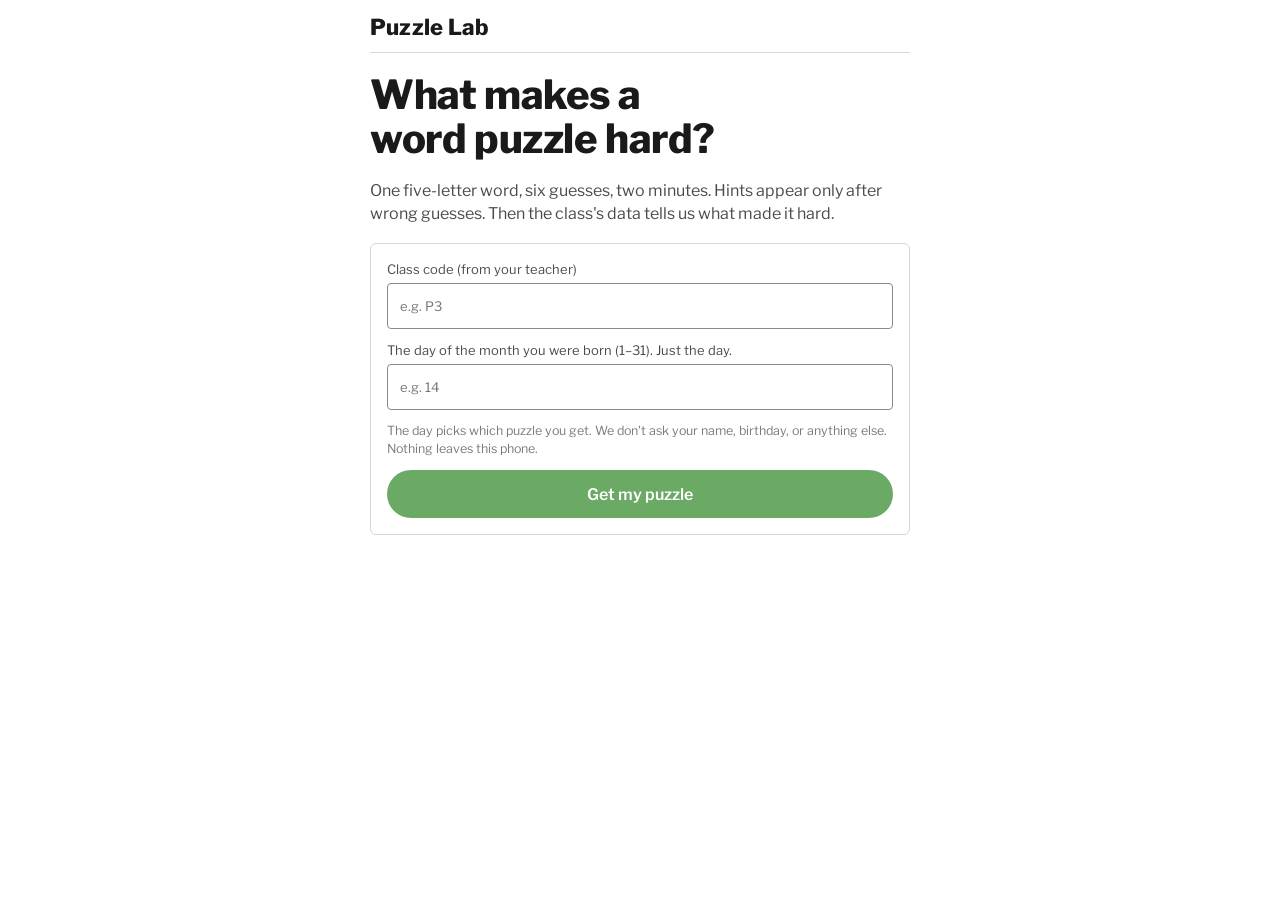
==== student/index.html @ 688f642b "Puzzle Lab: static teacher and student apps with QR code, simulated class, earned hints Co-Authored-" ====
<!DOCTYPE html>
<html lang="en">
<head>
<meta charset="utf-8">
<meta name="viewport" content="width=device-width, initial-scale=1, viewport-fit=cover">
<title>Puzzle Lab</title>
<meta name="description" content="Puzzle Lab student app: guess a five-letter word, rate it, and compare your class's data.">
<link rel="stylesheet" href="https://fonts.googleapis.com/css2?family=Libre+Franklin:ital,wght@0,400;0,600;0,800;1,400&display=swap">
<link rel="stylesheet" href="../assets/css/base.css">
<link rel="stylesheet" href="../assets/css/student.css">
</head>
<body>
<div id="app" class="app"><div class="row" style="justify-content:center;padding:40px 0"><div class="spin"></div></div></div>
<script src="../assets/js/data/dict.js"></script>
<script src="../assets/js/data/words1000.js"></script>
<script src="../assets/js/data/bank.js"></script>
<script src="../assets/js/core.js"></script>
<script src="../assets/js/student.js"></script>
</body>
</html>
---- assets/css/base.css ----
/* Puzzle Lab — shared styles for the student and teacher apps.
   Palette is Wordle's own: white page, black ink, green / yellow / gray tiles. Dark mode follows the system. */
:root{
  --bg:#FFFFFF; --panel:#FFFFFF; --panel2:#F6F7F8; --line:#D3D6DA; --line2:#878A8C; --fg:#1A1A1B; --fg2:#4A4B4D; --fg3:#787C7E;
  --accent:#6AAA64; --accent-ink:#FFFFFF; --data:#1A1A1B; --data2:#6AAA64;
  --ok:#6AAA64; --ok-ink:#FFFFFF; --near:#C9B458; --near-ink:#FFFFFF; --no:#787C7E; --no-ink:#FFFFFF; --key:#D3D6DA; --bad:#B3261E;
  --font:"Libre Franklin","Helvetica Neue",Arial,sans-serif;
  --r:6px; color-scheme:light;
}
@media (prefers-color-scheme:dark){:root:not([data-theme="light"]){
  --bg:#121213; --panel:#121213; --panel2:#1E1E20; --line:#3A3A3C; --line2:#565758; --fg:#F8F8F8; --fg2:#C8C9CB; --fg3:#818384;
  --accent:#538D4E; --accent-ink:#FFFFFF; --data:#D7DADC; --data2:#538D4E;
  --ok:#538D4E; --ok-ink:#FFFFFF; --near:#B59F3B; --near-ink:#FFFFFF; --no:#3A3A3C; --no-ink:#FFFFFF; --key:#818384; --bad:#FF7B6B; color-scheme:dark}}
:root[data-theme="dark"]{
  --bg:#121213; --panel:#121213; --panel2:#1E1E20; --line:#3A3A3C; --line2:#565758; --fg:#F8F8F8; --fg2:#C8C9CB; --fg3:#818384;
  --accent:#538D4E; --accent-ink:#FFFFFF; --data:#D7DADC; --data2:#538D4E;
  --ok:#538D4E; --ok-ink:#FFFFFF; --near:#B59F3B; --near-ink:#FFFFFF; --no:#3A3A3C; --no-ink:#FFFFFF; --key:#818384; --bad:#FF7B6B; color-scheme:dark}
*{box-sizing:border-box}
html,body{height:100%}
body{margin:0;background:var(--bg);color:var(--fg);font-family:var(--font);font-size:16px;line-height:1.45;
  padding-left:max(16px,env(safe-area-inset-left,0px));padding-right:max(16px,env(safe-area-inset-right,0px));padding-block:0}
body::before{content:"";position:fixed;inset:0 0 auto;height:env(safe-area-inset-top,0px);z-index:10;background:var(--bg)}
h1,h2,h3{font-family:var(--font);line-height:1.1;text-wrap:balance;margin:0;letter-spacing:-.01em}
h1{font-size:clamp(28px,7.5vw,40px);font-weight:800}
h2{font-size:clamp(22px,5.5vw,28px);font-weight:800}
h3{font-size:17px;font-weight:800}
p{margin:0}
a{color:inherit}
button{font:inherit;color:inherit;cursor:pointer;border:0;background:none}
button:focus-visible,input:focus-visible,select:focus-visible,[tabindex]:focus-visible{outline:2px solid var(--accent);outline-offset:2px}
.app{max-width:540px;margin:0 auto;min-height:100%;display:flex;flex-direction:column;gap:16px;padding-block:12px 40px}
.app.wide{max-width:1180px}
.brand{display:flex;align-items:center;justify-content:space-between;border-bottom:1px solid var(--line);padding-bottom:8px;gap:10px;flex-wrap:wrap}
.brand b{font-weight:800;font-size:22px;letter-spacing:.01em}
.eyebrow{font-size:12px;letter-spacing:.12em;text-transform:uppercase;color:var(--fg3);font-weight:600}
.muted{color:var(--fg2)}.small{font-size:14px}.tiny{font-size:12.5px;color:var(--fg3)}
.num{font-variant-numeric:tabular-nums}
.stack{display:flex;flex-direction:column;gap:12px}
.row{display:flex;gap:10px;align-items:center;flex-wrap:wrap}
.spread{justify-content:space-between}
.grow{flex:1;min-width:0}
.card{background:var(--panel);border:1px solid var(--line);border-radius:var(--r);padding:16px}
.btn{display:inline-flex;align-items:center;justify-content:center;gap:8px;min-height:48px;padding:0 20px;border-radius:999px;font-weight:600;font-size:16px;background:var(--panel);color:var(--fg);border:1px solid var(--fg);text-decoration:none}
.btn.primary{background:var(--accent);color:var(--accent-ink);border-color:transparent}
.btn:disabled{opacity:.4;cursor:not-allowed}
.btn.block{width:100%}.btn.sm{min-height:38px;padding:0 14px;font-size:14px}.btn.ghost{border-color:var(--line)}
input,select{font:inherit;color:var(--fg);background:var(--panel);border:1px solid var(--line2);border-radius:4px;padding:10px 12px;min-height:46px;width:100%}
label.f{display:flex;flex-direction:column;gap:4px;font-size:13px;color:var(--fg2);min-width:0}
.pill{display:inline-flex;align-items:center;gap:6px;padding:3px 10px;border-radius:999px;font-size:12.5px;font-weight:600;background:var(--panel2);border:1px solid var(--line)}
.pill.ok{color:var(--ok);border-color:var(--ok)}.pill.warn{color:var(--fg);border-color:var(--near);background:color-mix(in oklab,var(--near) 22%,var(--panel))}.pill.bad{color:var(--bad);border-color:var(--bad)}
.notice{border-left:4px solid var(--near);padding:10px 12px;background:var(--panel2);font-size:14px}
.notice.info{border-color:var(--accent)}
.err{border-left:4px solid var(--bad);padding:10px 12px;background:var(--panel2);font-size:14px}
.spin{width:22px;height:22px;border-radius:50%;border:3px solid var(--line);border-top-color:var(--accent);animation:sp 1s linear infinite;flex:none}
@keyframes sp{to{transform:rotate(360deg)}}
.fade{animation:fade .2s ease}
@keyframes fade{from{opacity:0;transform:translateY(4px)}to{opacity:1;transform:none}}
@media (prefers-reduced-motion:reduce){.fade{animation:none}}
/* grid + tiles */
.grid{display:grid;grid-template-rows:repeat(6,1fr);gap:5px;width:min(100%,330px);margin:0 auto}
.grid .r{display:grid;grid-template-columns:repeat(5,1fr);gap:5px}
.tile{aspect-ratio:1;display:grid;place-items:center;border:2px solid var(--line);font-weight:800;font-size:clamp(24px,7.5vw,32px);text-transform:uppercase;position:relative;background:var(--panel);color:var(--fg)}
.tile.filled{border-color:var(--line2)}
.tile.ok{background:var(--ok);border-color:var(--ok);color:var(--ok-ink)}
.tile.near{background:var(--near);border-color:var(--near);color:var(--near-ink)}
.tile.no{background:var(--no);border-color:var(--no);color:var(--no-ink)}
.tile .sym{position:absolute;right:3px;bottom:1px;font-size:10px;font-weight:600;opacity:.85}
.tile.sm{font-size:17px}
.tile.sm .sym{font-size:8px;right:2px;bottom:0}
.hint{background:var(--panel2);padding:10px 12px;display:flex;gap:10px;align-items:flex-start;border-radius:var(--r)}
.hint b{flex:none;font-weight:800}
.hint.locked{color:var(--fg3)}
.timer{font-weight:800;font-size:26px;letter-spacing:-.01em}
.timer.low{color:var(--bad)}
.toast{position:fixed;top:calc(env(safe-area-inset-top,0px) + 14px);left:50%;transform:translateX(-50%);background:var(--fg);color:var(--bg);padding:10px 16px;border-radius:4px;font-weight:800;font-size:14px;z-index:20;pointer-events:none}
.legend{display:flex;gap:14px;flex-wrap:wrap;font-size:13px;color:var(--fg2)}
.legend span{display:inline-flex;align-items:center;gap:6px}
.legend i{width:14px;height:14px;display:inline-block}
.stat{display:grid;grid-template-columns:repeat(auto-fit,minmax(86px,1fr));gap:8px}
.stat div{background:var(--panel2);padding:10px;min-width:0;border-radius:var(--r)}
.stat b{display:block;font-size:22px;font-weight:800}
.stat span{font-size:12.5px;color:var(--fg3)}
svg{max-width:100%;height:auto;display:block}
svg text{font-family:var(--font);fill:var(--fg2);font-size:12px}
svg .axis{stroke:var(--line2)}
svg .gridl{stroke:var(--line);stroke-dasharray:2 4}
svg .dot{fill:var(--data);fill-opacity:.7;stroke:var(--bg);stroke-width:1.5}
svg .dot.many{fill-opacity:.28;stroke:none}
svg .dot.sel{fill:var(--data2);fill-opacity:1;stroke:var(--fg);stroke-width:2}
svg .dot.mark{fill:var(--near);fill-opacity:1;stroke:var(--fg);stroke-width:1.5}
svg .mean{stroke:var(--data2);stroke-width:3}
svg .trend{stroke:var(--data2);stroke-width:3;fill:none}
svg .lab{fill:var(--fg);font-weight:800}
svg .bar{fill:var(--data2)}
.tabs{display:flex;gap:8px;flex-wrap:wrap}
.tab{min-height:40px;padding:0 14px;border-radius:999px;background:var(--panel);border:1px solid var(--line2);font-weight:600;font-size:14px}
.tab[aria-pressed="true"]{background:var(--fg);color:var(--bg);border-color:var(--fg)}
.chips{display:flex;flex-wrap:wrap;gap:8px}
.chip{min-height:38px;padding:6px 12px;border-radius:999px;background:var(--panel);border:1px solid var(--line2);font-weight:600;font-size:14px}
.chip[aria-pressed="true"]{background:var(--fg);color:var(--bg);border-color:var(--fg)}
.chip[aria-pressed="true"] .muted{color:inherit;opacity:.75}
.wordinfo{display:grid;grid-template-columns:1fr 1fr;gap:10px}
.wordinfo .card{min-width:0}
.wordinfo .w{font-weight:800;font-size:26px;letter-spacing:.1em}
.wordinfo ol{margin:0;padding-left:18px;font-size:13px;color:var(--fg2);display:flex;flex-direction:column;gap:2px}
.ask{display:flex;flex-direction:column;gap:8px}
.ask div{padding:10px 12px;background:var(--panel2);border-left:4px solid var(--accent)}
.cols{display:grid;grid-template-columns:repeat(auto-fit,minmax(320px,1fr));gap:16px}
.cols>*{min-width:0}
table{border-collapse:collapse;width:100%;font-size:13px}
th,td{text-align:left;padding:6px 8px;border-bottom:1px solid var(--line);vertical-align:top}
th{color:var(--fg3);font-weight:600;font-size:12px;letter-spacing:.08em;text-transform:uppercase}
.tablewrap{overflow-x:auto}
code{font-family:ui-monospace,SFMono-Regular,Menlo,monospace;font-size:13px;background:var(--panel2);padding:2px 6px;border-radius:4px}
.wrap li{margin-bottom:8px}
/* presentation sizing (teacher present tab, also used by wrap-up) */
.big{font-weight:800;font-size:clamp(36px,7vw,84px);line-height:1;letter-spacing:-.02em}
.big.low{color:var(--bad)}
.present{font-size:20px}
.present h2{font-size:clamp(28px,4.2vw,50px)}
.present h3{font-size:clamp(20px,2.4vw,30px)}
.present p,.present li{font-size:clamp(17px,2vw,24px);line-height:1.4}
.present .ask div{font-size:clamp(17px,2vw,24px)}
.present .wordinfo ol{font-size:clamp(14px,1.5vw,18px)}
---- assets/css/student.css ----
/* Puzzle Lab — student app only: on-screen keyboard, rating scales, hint list. */
.kb{display:flex;flex-direction:column;gap:6px;user-select:none}
.kb .kr{display:flex;gap:5px;justify-content:center}
.key{flex:1;max-width:43px;min-height:54px;border-radius:4px;background:var(--key);color:var(--fg);font-weight:800;font-size:14px;display:grid;place-items:center}
.key.wide{max-width:66px;flex:1.5;font-size:11px}
.key.ok{background:var(--ok);color:var(--ok-ink)}
.key.near{background:var(--near);color:var(--near-ink)}
.key.no{background:var(--no);color:var(--no-ink)}
.scale{display:grid;grid-template-columns:repeat(5,1fr);gap:6px}
.scale button{min-height:54px;border-radius:4px;background:var(--panel2);border:1px solid var(--line);font-weight:800;font-size:22px}
.scale button[aria-pressed="true"]{background:var(--accent);color:var(--accent-ink);border-color:transparent}
.scale-ends{display:flex;justify-content:space-between;font-size:12.5px;color:var(--fg3)}
.hints{display:flex;flex-direction:column;gap:6px}
.hint.new{animation:hintin .35s ease}
@keyframes hintin{from{opacity:0;transform:translateY(-4px)}to{opacity:1;transform:none}}
@media (prefers-reduced-motion:reduce){.hint.new{animation:none}}
.history li{margin-bottom:4px}
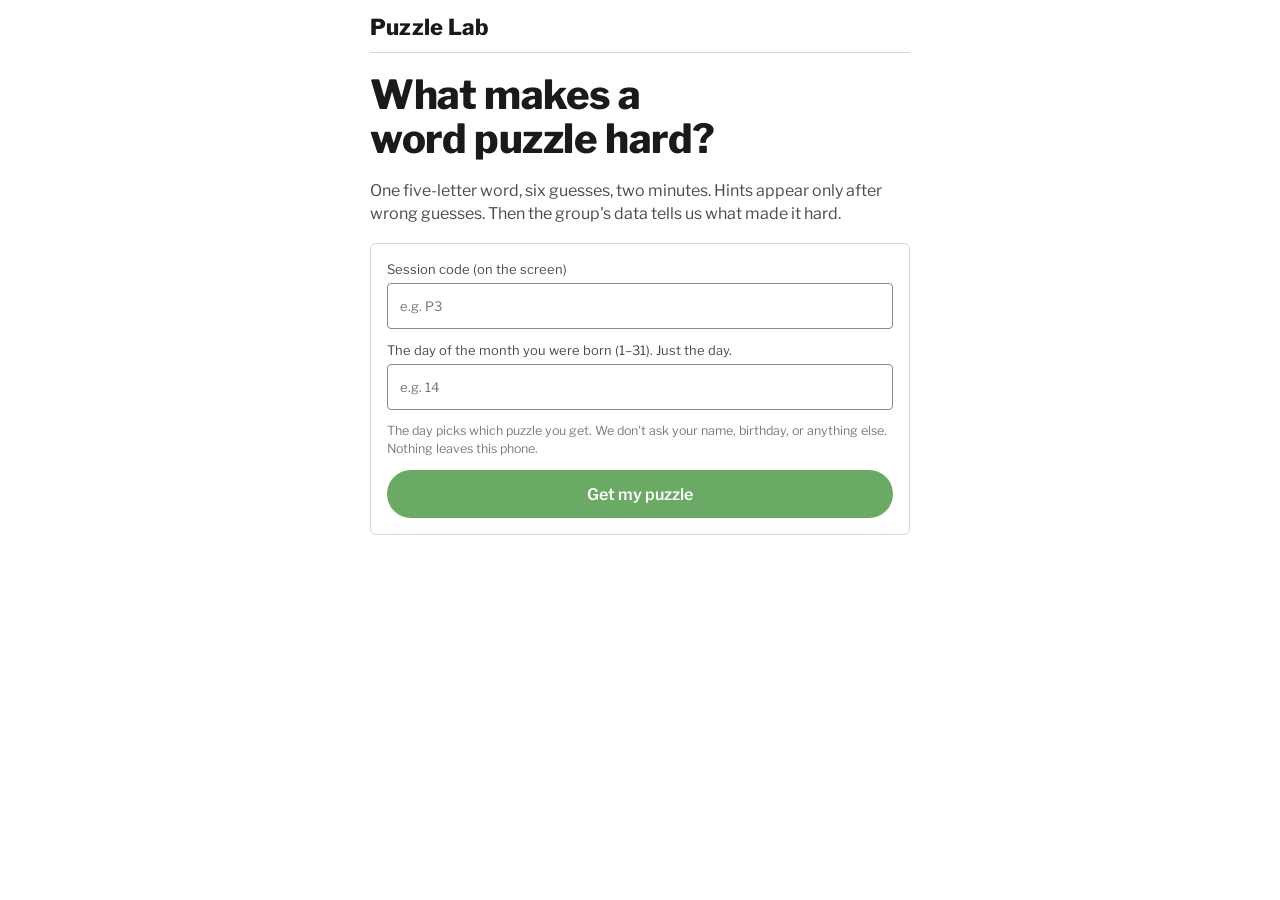
==== commit bfa158f1: "Outreach version: drop clock labels, redraw only on change, add Careers and Cal Poly stages Co-Autho" ====
--- a/student/index.html
+++ b/student/index.html
@@ -14,6 +14,7 @@
 <script src="../assets/js/data/dict.js"></script>
 <script src="../assets/js/data/words1000.js"></script>
 <script src="../assets/js/data/bank.js"></script>
+<script src="../assets/js/data/outreach.js"></script>
 <script src="../assets/js/core.js"></script>
 <script src="../assets/js/student.js"></script>
 </body>
--- a/assets/css/base.css
+++ b/assets/css/base.css
@@ -107,6 +107,15 @@
 .ask div{padding:10px 12px;background:var(--panel2);border-left:4px solid var(--accent)}
 .cols{display:grid;grid-template-columns:repeat(auto-fit,minmax(320px,1fr));gap:16px}
 .cols>*{min-width:0}
+.cols.tight{gap:10px}
+.cols.tight .hint{flex-direction:column;gap:4px}
+.present .cols.tight .hint span{font-size:clamp(15px,1.6vw,20px);line-height:1.4}
+/* the student app shows the outreach blocks at phone size, not projector size */
+.student-outreach .present{font-size:16px}
+.student-outreach .present h2{font-size:clamp(22px,5.5vw,28px)}
+.student-outreach .present h3{font-size:17px}
+.student-outreach .present p,.student-outreach .present li,.student-outreach .present .hint span{font-size:14px}
+.student-outreach .present .ask div{font-size:14px}
 table{border-collapse:collapse;width:100%;font-size:13px}
 th,td{text-align:left;padding:6px 8px;border-bottom:1px solid var(--line);vertical-align:top}
 th{color:var(--fg3);font-weight:600;font-size:12px;letter-spacing:.08em;text-transform:uppercase}
